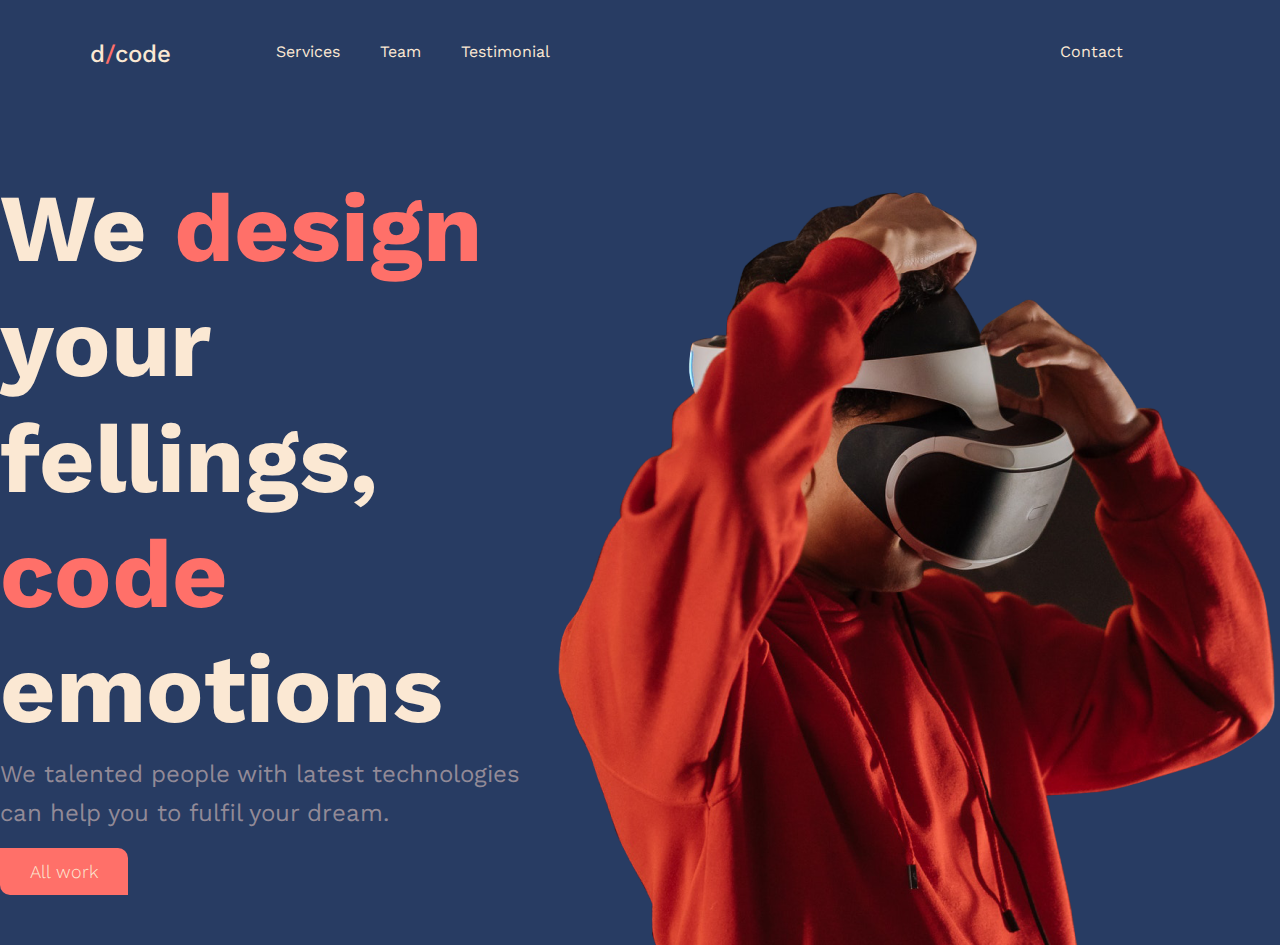
==== index.html @ ccc39394 "first commit" ====
<!DOCTYPE html>
<html lang="en">
  <head>
    <meta charset="UTF-8" />
    <meta name="viewport" content="width=device-width, initial-scale=1.0" />
    <link rel="preconnect" href="https://fonts.googleapis.com" />
    <link rel="preconnect" href="https://fonts.gstatic.com" crossorigin />
    <link
    href="https://fonts.googleapis.com/css2?family=Abel&family=Bebas+Neue&family=Work+Sans:ital,wght@0,100..900;1,100..900&display=swap"
    rel="stylesheet"
    />
    <link href="https://cdn.jsdelivr.net/npm/bootstrap@5.3.3/dist/css/bootstrap.min.css" rel="stylesheet" integrity="sha384-QWTKZyjpPEjISv5WaRU9OFeRpok6YctnYmDr5pNlyT2bRjXh0JMhjY6hW+ALEwIH" crossorigin="anonymous">
    <link rel="stylesheet" type="text/css" href="css/main.css" />
    <title>Document</title>
  </head>

  <body>
    <header class="row">
      <div class="col-2 ">
        <h1 class="logo"><a class="logolink" href="index.html">d<span class="spanlogo">/</span>code</a></h1>
      </div>
      <nav class="col-8">
        <ul>
          <li><a href="services.html" class="link">Services </a></li>
          <li><a href="team.html" class="link">Team</a></li>
          <li><a href="testimonial.html" class="link">Testimonial</a></li>
        </ul>
      </nav>
      <a class="col-2 link">Contact</a>
    </header>
    <main>
      <section class="main">
        <div class="maindiv">
          <h1 class="title">We <span  class="spanlogo">design</span> your fellings, <span class="spanlogo">code</span> emotions</h1>
          <p class="description">
            We talented people with latest technologies can help you to fulfil your dream.
          </p>
          <button class="custombtn">All work</button>
        </div>
        <div>
          <img src="images/vr.png" alt="vr man">
          
        </div>
      </section>
      <!-- <img src="images/Line 1.png" alt="vr man">
      <img src="images/Line 2.png" alt="vr man"> -->

    
<script src="https://cdn.jsdelivr.net/npm/bootstrap@5.3.3/dist/js/bootstrap.bundle.min.js" integrity="sha384-YvpcrYf0tY3lHB60NNkmXc5s9fDVZLESaAA55NDzOxhy9GkcIdslK1eN7N6jIeHz" crossorigin="anonymous"></script>
  </body>
</html>
---- css/main.css ----
:root {
    --background-color: #283C63;
    --secondery-color: #FBE8D3;
    --button-color: #FF7069;
    --subtitle-color: #928A97;
    --white-color: #FFFFFF;

    --main-font: "Work Sans",
        sans-serif;

}

body {
    font-family: var(--main-font);
    background: var(--background-color);
    color: var(--secondery-color);
}

header {
    padding: 40px;
    
}

.logo {
    font-family: var(--secound-font);
        font-size: 24px;
        font-weight: 500;
        text-align: center;
        color: var(--secondery-color);
}
.logolink{
        text-decoration: none;
        
                    color: var(--secondery-color);

}

.spanlogo {
    color: var(--button-color);
}


nav ul {
    display: flex;
    gap: 40px;
    list-style: none;
}

.link {
    color: var(--secondery-color);
    text-decoration: none;
}
.link:hover {
    color: var(--button-color);
}
.link:active {
    color: var(--button-color);
}



.main {
    margin-top: 4%;
    display: flex;
    justify-content: center;

}

.mainteam{
    margin-top: 4%;
        display: flex;
        justify-content: space-around;
}

.title {
    color: var(--text-color);
    font-size: 96px;
    font-weight: bold;
    max-width: 770px;
}

.titleservices {
    color: var(--text-color);
    font-size: 72px;
    font-weight: bold;
    max-width: 470px;
}

.description {
    color: var(--subtitle-color);
    line-height: 1.6;
    max-width: 570px;
    font-size: 24px;
}

.custombtn {
    background: var(--button-color);
    color: var(--secondery-color);
    padding: 10px 30px;
    border-radius: 0 10px 0 10px;
    font-size: 18px;
    font-weight: 300;
    border: none;
}
.custombtn:hover {
    color: var(--button-color);
    background: var(--secondery-color);
        border-radius:  10px 0 10px 0;
    padding: 10px 30px;
    font-size: 18px;
    font-weight: 300;
}

.forwordbtn{
    padding: 10px;
    border-radius: 100%;
    border: none;
    background-color:#928a976b;
    margin-top: 20px;
    color: var(--button-color);
    
}

.teamname{
    margin-top: 20px;
    color: var(--button-color);
    font-weight: bold;
    font-size: 24px;
}
.teamdescription{
    font-size: 18px;
}
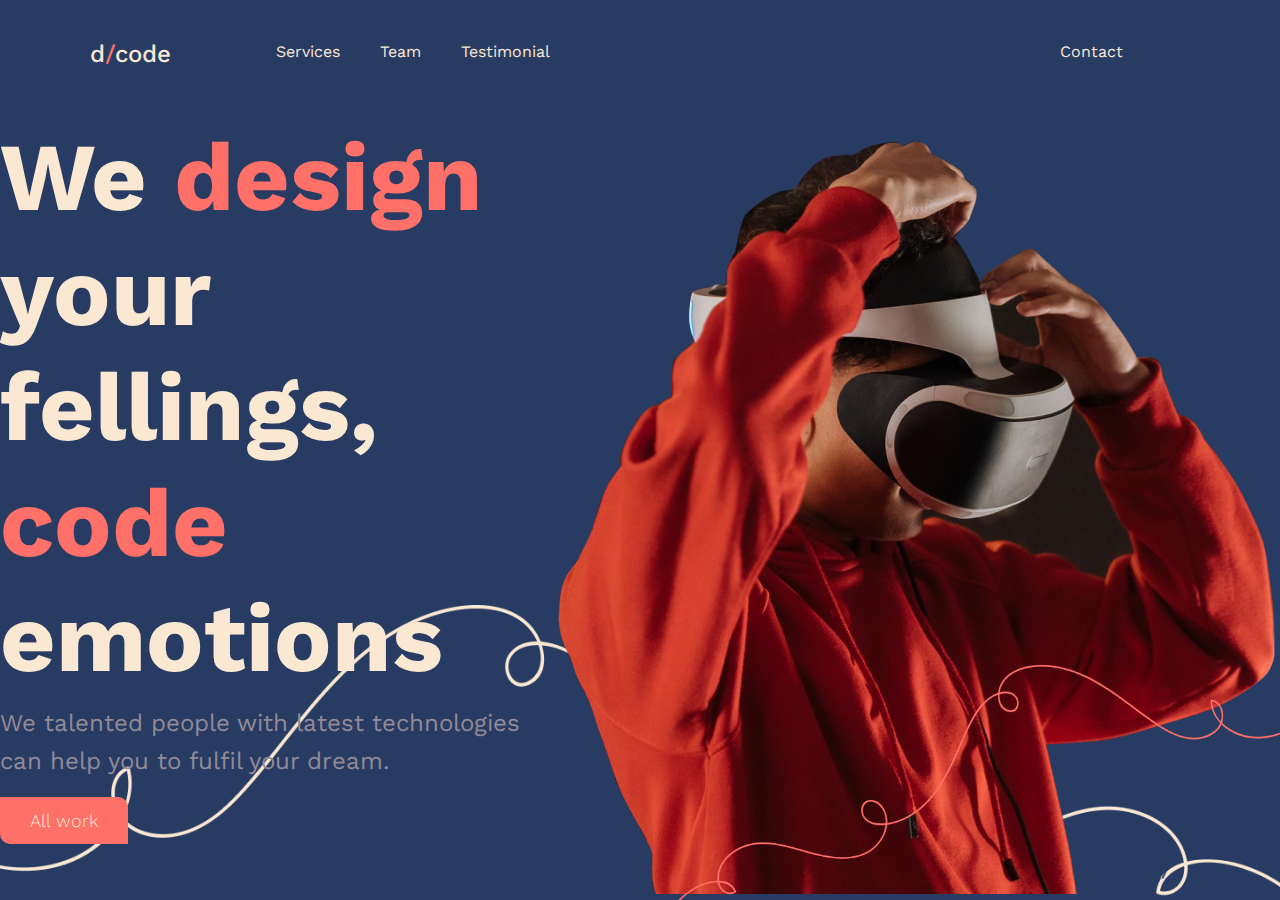
==== commit f6851db0: "add lines" ====
--- a/index.html
+++ b/index.html
@@ -38,7 +38,10 @@
           <button class="custombtn">All work</button>
         </div>
         <div>
-          <img src="images/vr.png" alt="vr man">
+          <img src="images/vr.png" alt="vr man" class="mainimg">
+          <img src="images/Line 1.png" alt="vr man" class="line1">
+          <img src="images/Line 2.png" alt="vr man" class="line2">
+
           
         </div>
       </section>
--- a/css/main.css
+++ b/css/main.css
@@ -60,7 +60,6 @@
 
 
 .main {
-    margin-top: 4%;
     display: flex;
     justify-content: center;
 
@@ -129,4 +128,17 @@
 }
 .teamdescription{
     font-size: 18px;
-}+}
+.line1{
+    position: absolute;
+    bottom: 0;
+    left: 0;
+    width: 100%;
+    z-index: -1;
+}
+.line2 {
+    position: absolute;
+    bottom: 0;
+    right:0 ;
+    width: 50%;
+}
